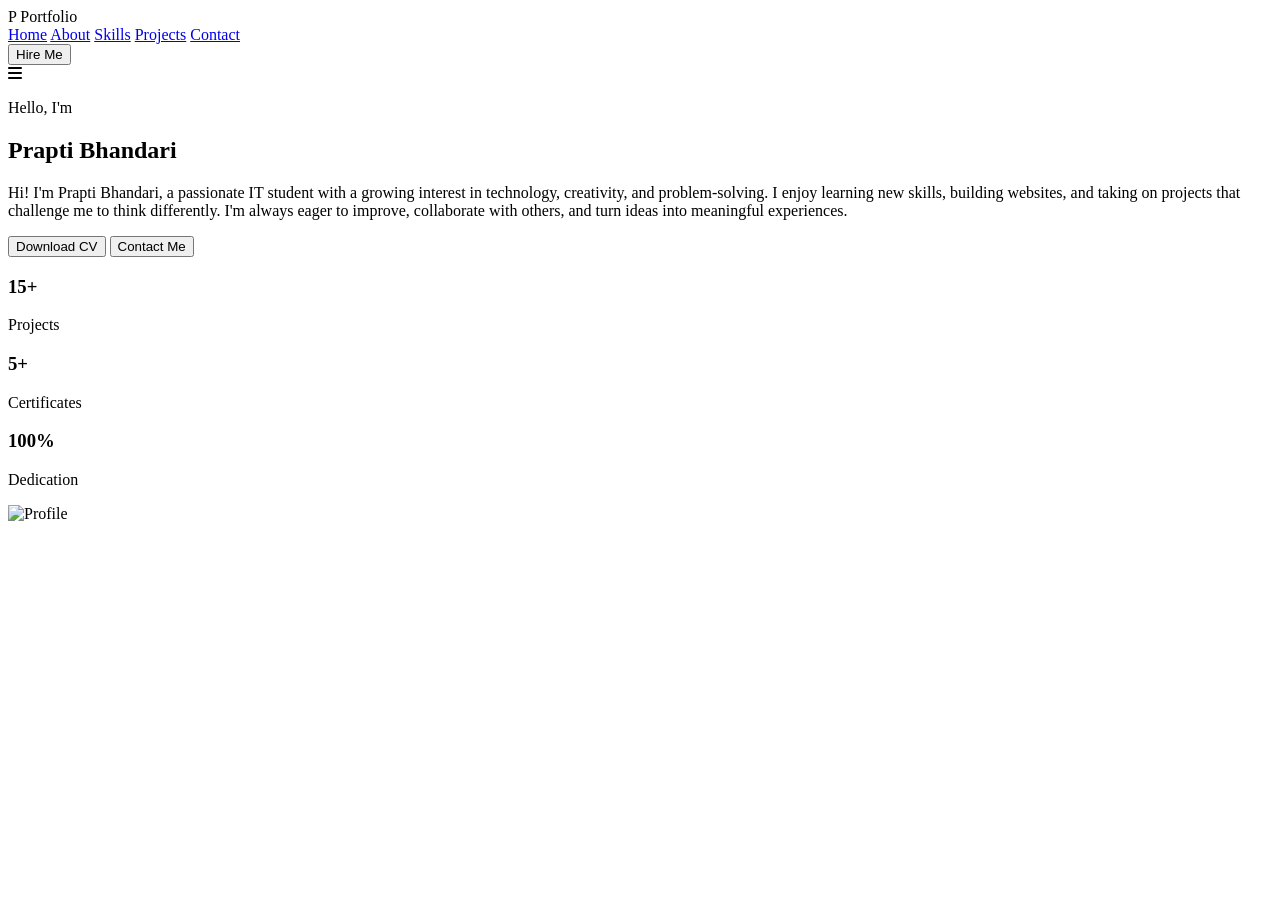
==== index.html @ 09c67265 "Updated" ====
<!DOCTYPE html>
<html lang="en">

<head>
    <meta charset="UTF-8">
    <meta name="viewport" content="width=device-width, initial-scale=1.0">

    <title>Portfolio</title>

    <link rel="stylesheet" href="style.css">

    <link href="https://fonts.googleapis.com/css2?family=Poppins:wght@300;400;500;600;700&display=swap"
        rel="stylesheet">

    <link rel="stylesheet"
        href="https://cdnjs.cloudflare.com/ajax/libs/font-awesome/6.5.2/css/all.min.css">
</head>

<body>

  

    <header>

        <div class="logo">
            <span>P</span> Portfolio
        </div>

        <nav>

            <a href="#">Home</a>
            <a href="#">About</a>
            <a href="#">Skills</a>
            <a href="#">Projects</a>
            <a href="#">Contact</a>

        </nav>

        <button class="btn">Hire Me</button>

        <div class="menu">
            <i class="fa-solid fa-bars"></i>
        </div>

    </header>

  

    <section class="MAIN">

        <div class="MAIN-text">

            <p class="small">Hello, I'm</p>

            <h1>Prapti Bhandari</h1>

            <h2><span id="typing"></span></h2>

            <p class="description">

                Hi! I'm Prapti Bhandari, a passionate IT student with a growing interest in technology, creativity, and problem-solving. I enjoy learning new skills, building websites, and taking on projects that challenge me to think differently. I'm always eager to improve, collaborate with others, and turn ideas into meaningful experiences.

            </p>

            <div class="buttons">

                <button class="btn">
                    Download CV
                </button>

                <button class="btn-outline">
                    Contact Me
                </button>

            </div>

            <div class="stats">

                <div>
                    <h3>15+</h3>
                    <p>Projects</p>
                </div>

                <div>
                    <h3>5+</h3>
                    <p>Certificates</p>
                </div>

                <div>
                    <h3>100%</h3>
                    <p>Dedication</p>
                </div>

            </div>

        </div>

        <div class="image">

            <div class="image-card">

                <img src="images/profile.png" alt="Profile">

            </div>

        </div>

    </section>

<script src="script.js"></script>

</body>

</html>
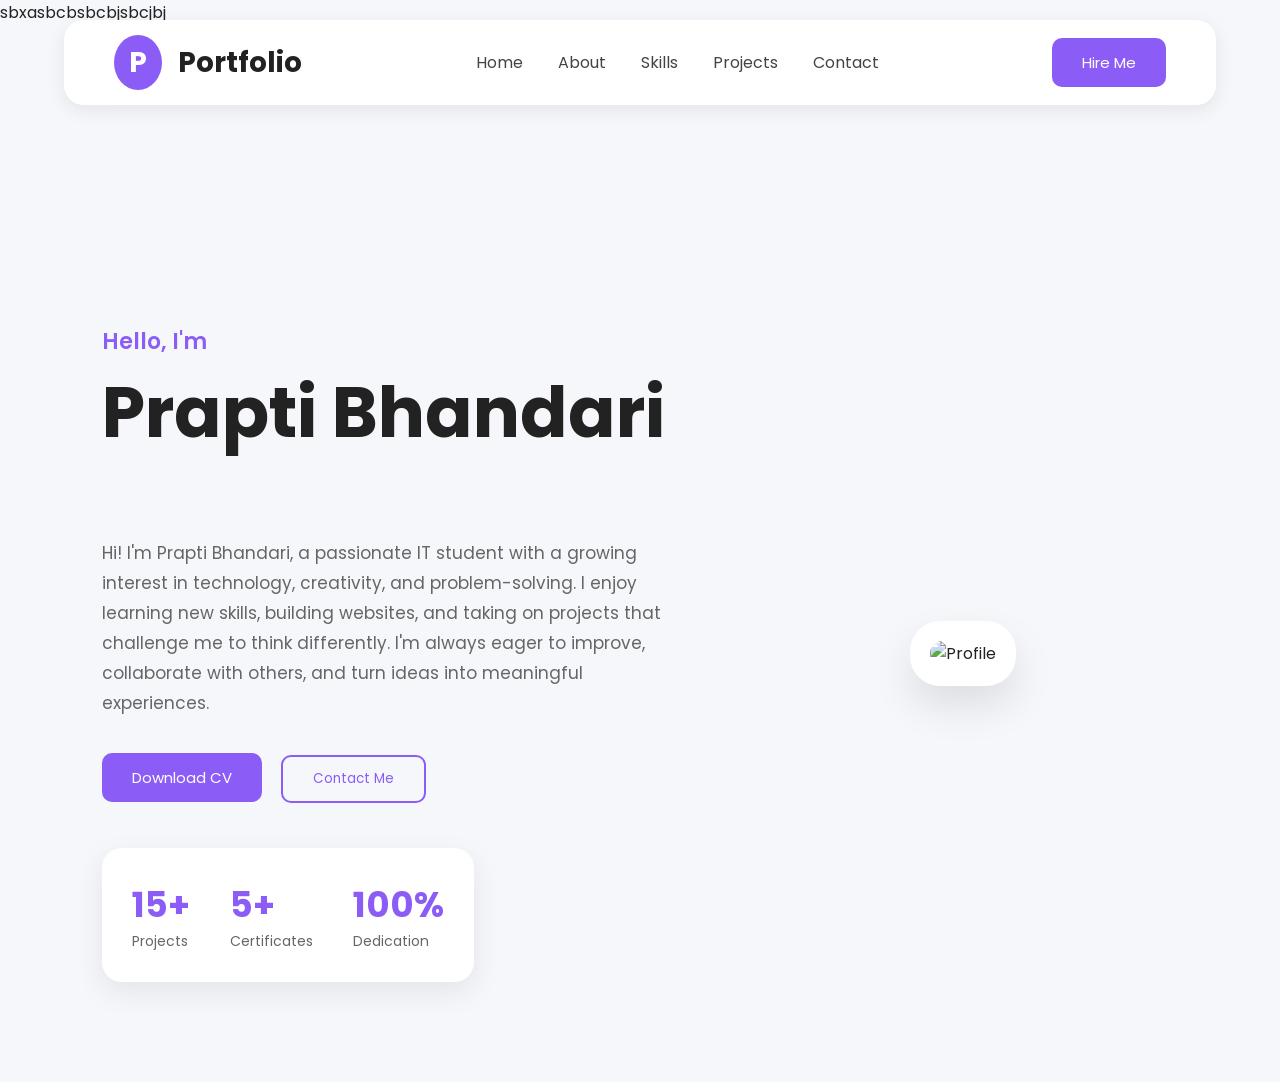
==== commit 6cb6b005: "addedd by prapteee" ====
--- a/index.html
+++ b/index.html
@@ -43,7 +43,7 @@
         </div>
 
     </header>
-
+sbxasbcbsbcbjsbcjbj
   
 
     <section class="MAIN">
--- a/style.css
+++ b/style.css
@@ -0,0 +1,368 @@
+*{
+margin:0;
+padding:0;
+box-sizing:border-box;
+font-family:Poppins,sans-serif;
+}
+
+body{
+
+background:#f5f7fb;
+color:#222;
+overflow-x:hidden;
+
+}
+
+/* Navbar */
+
+header{
+
+position:fixed;
+top:20px;
+left:50%;
+transform:translateX(-50%);
+width:90%;
+
+display:flex;
+justify-content:space-between;
+align-items:center;
+
+padding:18px 50px;
+
+background:white;
+
+border-radius:20px;
+
+box-shadow:0 5px 20px rgba(0,0,0,.08);
+
+z-index:1000;
+
+}
+
+.logo{
+
+font-size:28px;
+font-weight:700;
+
+}
+
+.logo span{
+
+background:#8B5CF6;
+color:white;
+
+padding:8px 15px;
+
+border-radius:50%;
+
+margin-right:10px;
+
+}
+
+nav{
+
+display:flex;
+gap:35px;
+
+}
+
+nav a{
+
+text-decoration:none;
+
+color:#444;
+
+transition:.3s;
+
+}
+
+nav a:hover{
+
+color:#8B5CF6;
+
+}
+
+.btn{
+
+background:#8B5CF6;
+
+color:white;
+
+border:none;
+
+padding:13px 30px;
+
+border-radius:10px;
+
+cursor:pointer;
+
+font-size:15px;
+
+transition:.3s;
+
+}
+
+.btn:hover{
+
+transform:translateY(-3px);
+
+box-shadow:0 15px 25px rgba(139,92,246,.3);
+
+}
+
+.btn-outline{
+
+background:none;
+
+border:2px solid #8B5CF6;
+
+color:#8B5CF6;
+
+padding:12px 30px;
+
+border-radius:10px;
+
+cursor:pointer;
+
+margin-left:15px;
+
+transition:.3s;
+
+}
+
+.btn-outline:hover{
+
+background:#8B5CF6;
+
+color:white;
+
+}
+
+.MAIN{
+
+display:flex;
+
+justify-content:space-between;
+
+align-items:center;
+
+padding:180px 8% 100px;
+margin-top:120px;
+
+}
+
+.MAIN-text{
+
+width:55%;
+
+}
+
+.small{
+
+color:#8B5CF6;
+
+font-weight:600;
+
+font-size:22px;
+
+}
+
+.MAIN h1{
+
+font-size:70px;
+
+margin:15px 0;
+
+line-height:80px;
+
+}
+
+.MAIN h2{
+
+font-size:38px;
+
+margin-bottom:20px;
+
+color:#666;
+
+height:50px;
+
+}
+
+.description{
+
+line-height:30px;
+
+font-size:17px;
+
+color:#666;
+
+margin-bottom:35px;
+
+}
+
+.buttons{
+
+margin-bottom:45px;
+
+}
+
+.stats{
+
+display:flex;
+
+gap:40px;
+
+background:white;
+
+padding:30px;
+
+border-radius:20px;
+
+box-shadow:0 10px 30px rgba(0,0,0,.08);
+
+width:fit-content;
+
+}
+
+.stats h3{
+
+color:#8B5CF6;
+
+font-size:35px;
+
+}
+
+.stats p{
+
+font-size:14px;
+
+color:#666;
+
+}
+
+.image{
+
+width:40%;
+
+display:flex;
+
+justify-content:center;
+
+}
+
+.image-card{
+
+background:white;
+
+padding:20px;
+
+border-radius:30px;
+
+box-shadow:0 20px 40px rgba(0,0,0,.1);
+
+animation:float 3s ease-in-out infinite;
+
+}
+
+.image-card img{
+
+width:100%;
+
+max-width:400px;
+
+border-radius:20px;
+
+display:block;
+
+}
+
+@keyframes float{
+
+0%,100%{
+
+transform:translateY(0);
+
+}
+
+50%{
+
+transform:translateY(-15px);
+
+}
+
+}
+
+.menu{
+
+display:none;
+
+font-size:25px;
+
+cursor:pointer;
+
+}
+
+@media(max-width:900px){
+
+header{
+
+padding:20px;
+
+}
+
+nav{
+
+display:none;
+
+}
+
+.menu{
+
+display:block;
+
+}
+
+.MAIN{
+
+flex-direction:column-reverse;
+
+text-align:center;
+
+padding-top:150px;
+
+}
+
+.MAIN-text{
+
+width:100%;
+
+}
+
+.image{
+
+width:100%;
+
+margin-bottom:50px;
+
+}
+
+.MAIN h1{
+
+font-size:48px;
+
+line-height:55px;
+
+}
+
+.stats{
+
+justify-content:center;
+
+flex-wrap:wrap;
+
+margin:auto;
+
+}
+
+}
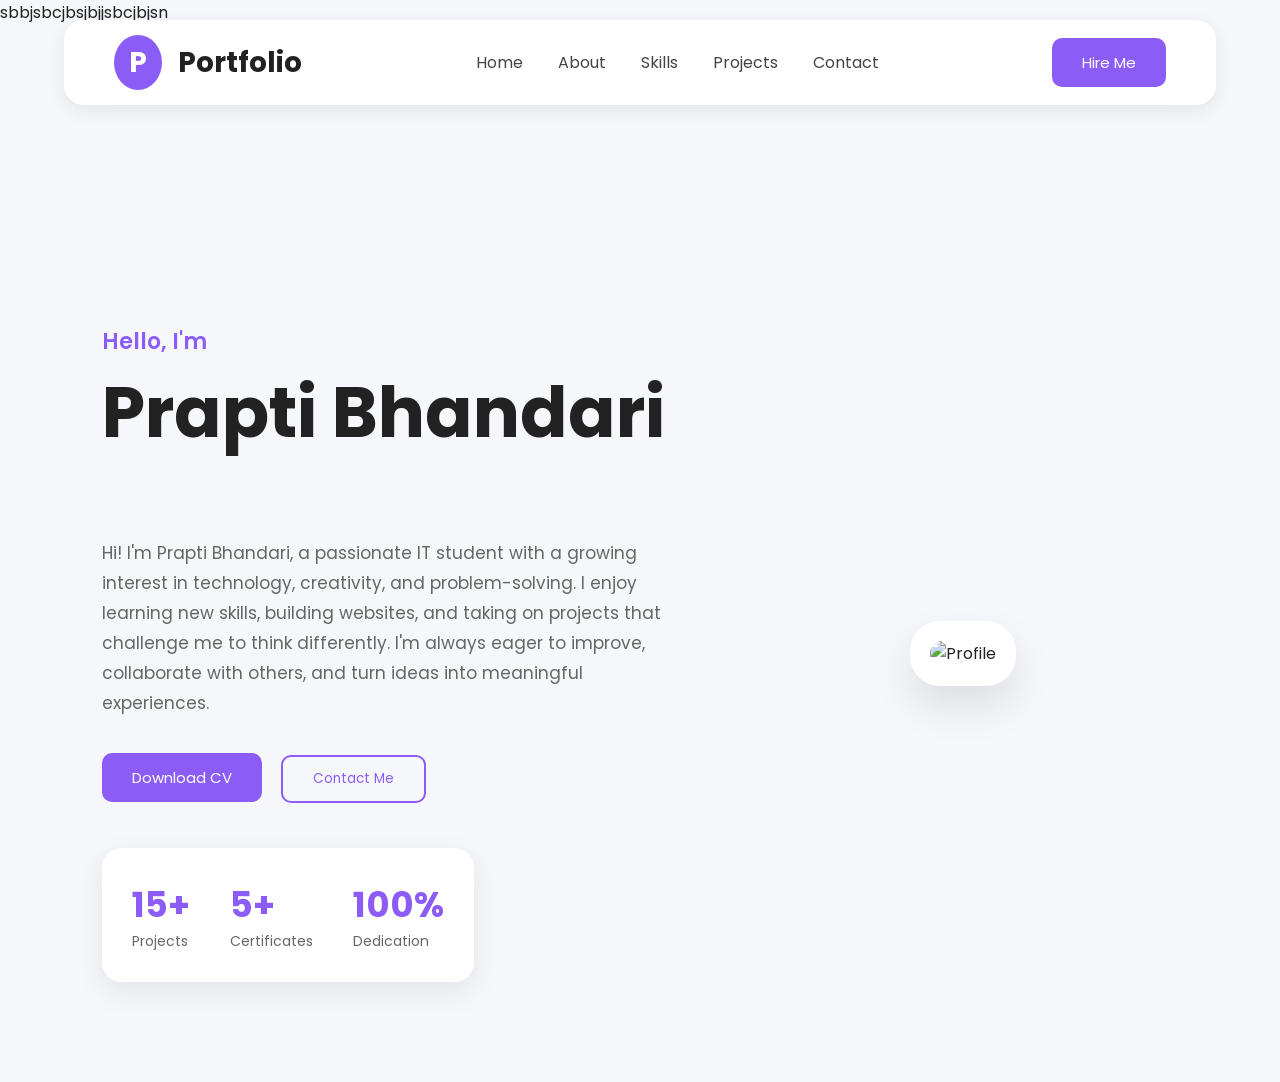
==== commit baaa81cc: "added by prapti" ====
--- a/index.html
+++ b/index.html
@@ -42,8 +42,7 @@
             <i class="fa-solid fa-bars"></i>
         </div>
 
-    </header>
-sbxasbcbsbcbjsbcjbj
+    </header>sbbjsbcjbsjbjjsbcjbjsn
   
 
     <section class="MAIN">
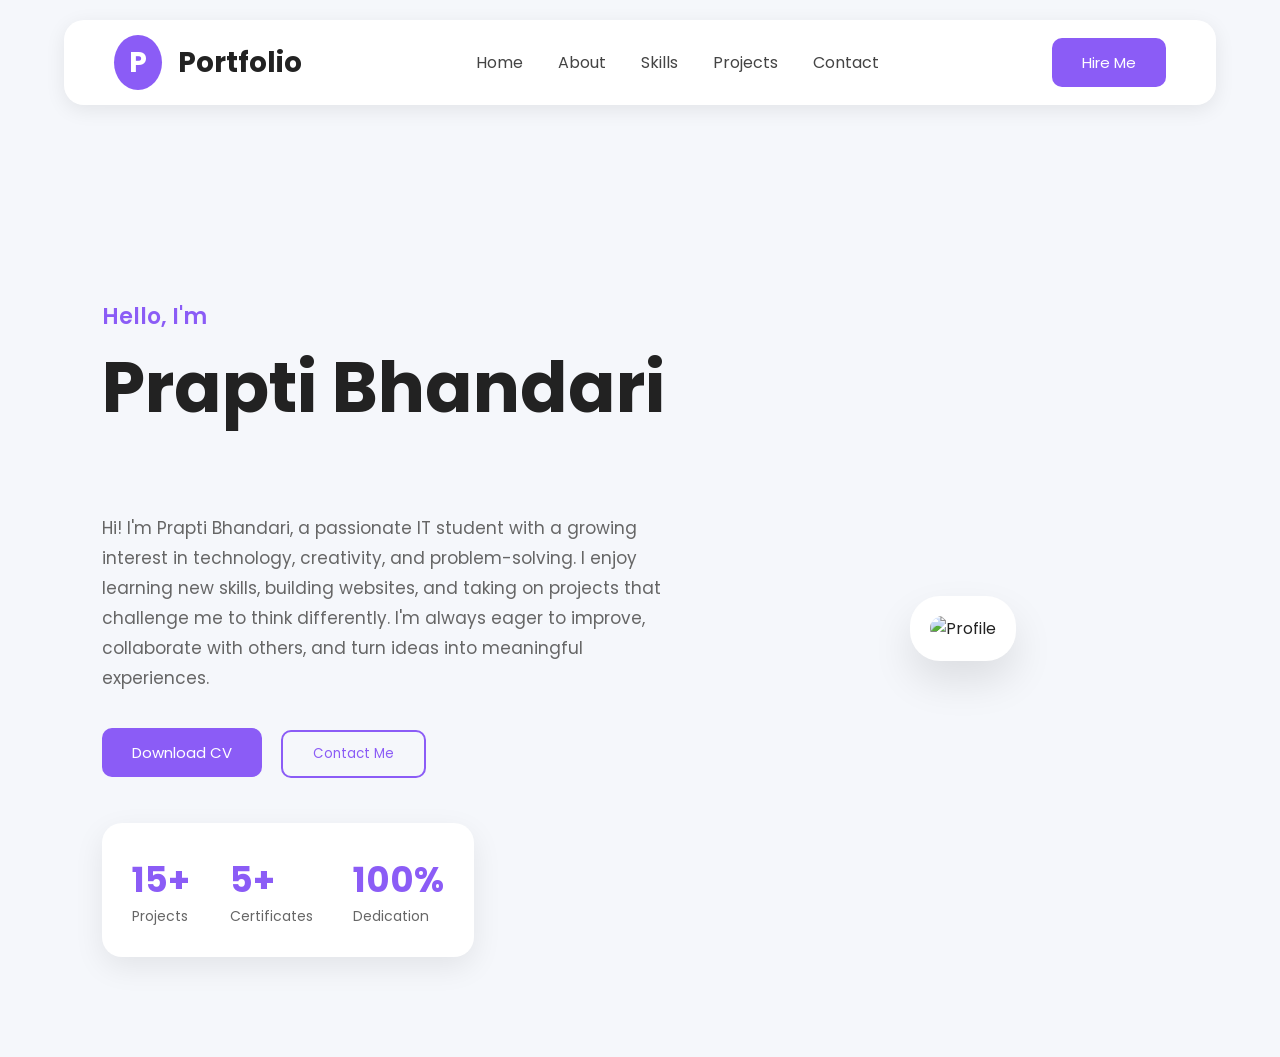
==== commit bac3f431: "Remmoved unnecessary" ====
--- a/index.html
+++ b/index.html
@@ -42,7 +42,7 @@
             <i class="fa-solid fa-bars"></i>
         </div>
 
-    </header>sbbjsbcjbsjbjjsbcjbjsn
+    </header>
   
 
     <section class="MAIN">
--- a/style.css
+++ b/style.css
@@ -364,5 +364,15 @@
 margin:auto;
 
 }
-
+#skills ul {
+list-style: none;
+display: flex;
+gap: 10px;
+}
+#skills li {
+background: #2c3e50;
+color: white;
+padding: 6px 14px;
+border-radius: 20px;
+}
 }
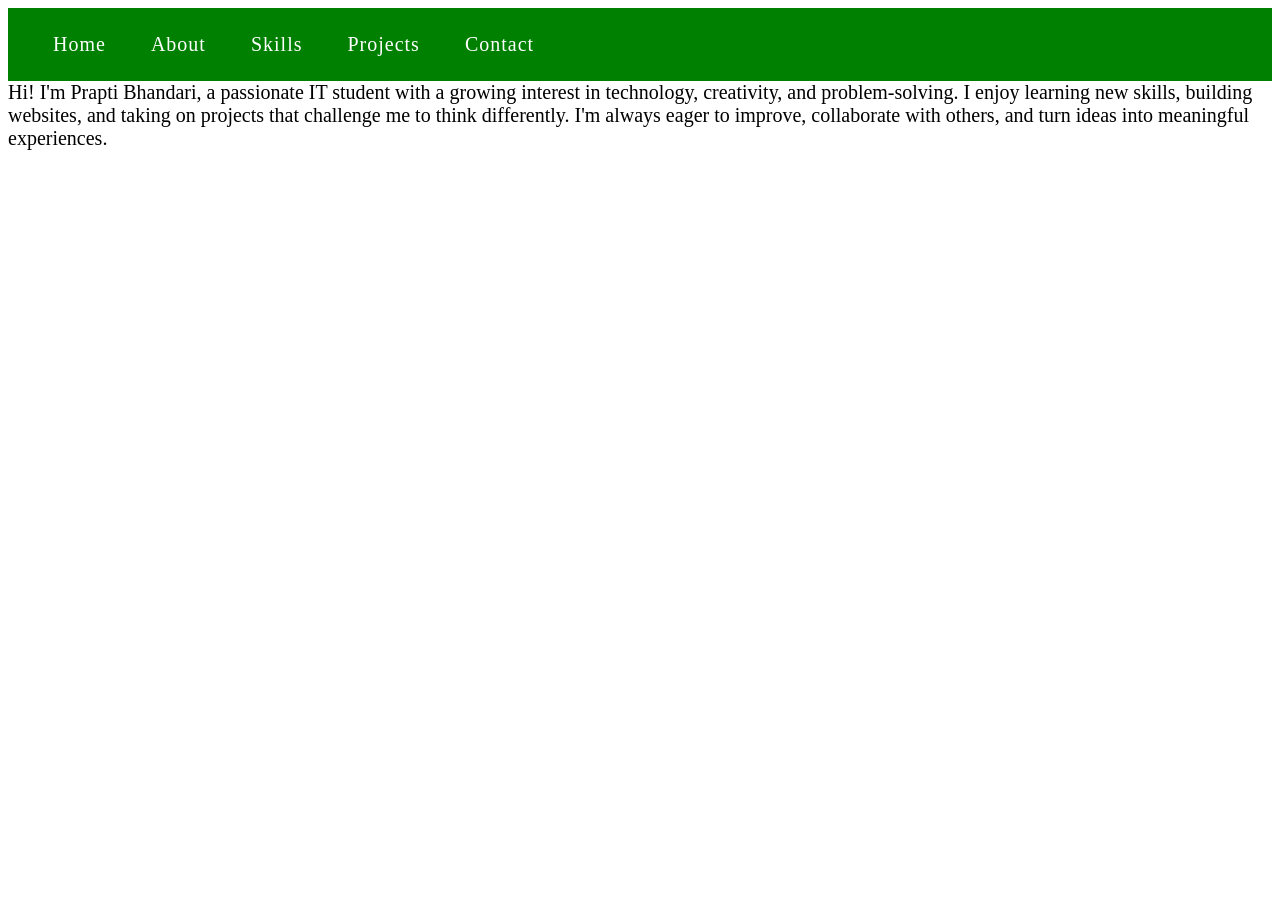
==== commit 3cbeb56a: "Revised css" ====
--- a/index.html
+++ b/index.html
@@ -2,18 +2,8 @@
 <html lang="en">
 
 <head>
-    <meta charset="UTF-8">
-    <meta name="viewport" content="width=device-width, initial-scale=1.0">
-
-    <title>Portfolio</title>
-
     <link rel="stylesheet" href="style.css">
 
-    <link href="https://fonts.googleapis.com/css2?family=Poppins:wght@300;400;500;600;700&display=swap"
-        rel="stylesheet">
-
-    <link rel="stylesheet"
-        href="https://cdnjs.cloudflare.com/ajax/libs/font-awesome/6.5.2/css/all.min.css">
 </head>
 
 <body>
@@ -22,89 +12,28 @@
 
     <header>
 
-        <div class="logo">
-            <span>P</span> Portfolio
-        </div>
+        <div class="nav-bar">
+            
+            <ul>
+                <li><a href="./index.html">Home</a></li> 
+                <li><a href="#">About</a></li>
+                <li><a href="./skills.html">Skills</a></li>
+                <li> <a href="#">Projects</a> </li>
+                <li><a href="#">Contact</a></li>
 
-        <nav>
 
-            <a href="#">Home</a>
-            <a href="#">About</a>
-            <a href="#">Skills</a>
-            <a href="#">Projects</a>
-            <a href="#">Contact</a>
-
-        </nav>
-
-        <button class="btn">Hire Me</button>
-
-        <div class="menu">
-            <i class="fa-solid fa-bars"></i>
-        </div>
+            </ul>
+    
+</div>
+        
 
     </header>
   
 
-    <section class="MAIN">
-
-        <div class="MAIN-text">
-
-            <p class="small">Hello, I'm</p>
-
-            <h1>Prapti Bhandari</h1>
-
-            <h2><span id="typing"></span></h2>
-
-            <p class="description">
-
+    
                 Hi! I'm Prapti Bhandari, a passionate IT student with a growing interest in technology, creativity, and problem-solving. I enjoy learning new skills, building websites, and taking on projects that challenge me to think differently. I'm always eager to improve, collaborate with others, and turn ideas into meaningful experiences.
 
-            </p>
-
-            <div class="buttons">
-
-                <button class="btn">
-                    Download CV
-                </button>
-
-                <button class="btn-outline">
-                    Contact Me
-                </button>
-
-            </div>
-
-            <div class="stats">
-
-                <div>
-                    <h3>15+</h3>
-                    <p>Projects</p>
-                </div>
-
-                <div>
-                    <h3>5+</h3>
-                    <p>Certificates</p>
-                </div>
-
-                <div>
-                    <h3>100%</h3>
-                    <p>Dedication</p>
-                </div>
-
-            </div>
-
-        </div>
-
-        <div class="image">
-
-            <div class="image-card">
-
-                <img src="images/profile.png" alt="Profile">
-
-            </div>
-
-        </div>
-
-    </section>
+            
 
 <script src="script.js"></script>
 
--- a/style.css
+++ b/style.css
@@ -1,378 +1,37 @@
 *{
-margin:0;
-padding:0;
-box-sizing:border-box;
-font-family:Poppins,sans-serif;
+    font-size: 20px;
 }
 
-body{
+.nav-bar{
+    background-color: green;
+    padding: 5px;
+}
 
-background:#f5f7fb;
-color:#222;
-overflow-x:hidden;
+.nav-bar ul{
+
+display:flex;
+gap:45px;
+list-style: none;
 
 }
 
-/* Navbar */
 
-header{
-
-position:fixed;
-top:20px;
-left:50%;
-transform:translateX(-50%);
-width:90%;
-
-display:flex;
-justify-content:space-between;
-align-items:center;
-
-padding:18px 50px;
-
-background:white;
-
-border-radius:20px;
-
-box-shadow:0 5px 20px rgba(0,0,0,.08);
-
-z-index:1000;
+.nav-bar ul li a{
+    color: white;
+    letter-spacing: 1px;
+    text-decoration: none;
 
 }
-
-.logo{
-
-font-size:28px;
-font-weight:700;
-
+.nav-bar ul li a:hover{
+    padding-bottom: 7px;
+    border-bottom: 2px solid white;
 }
 
-.logo span{
 
-background:#8B5CF6;
-color:white;
 
-padding:8px 15px;
 
-border-radius:50%;
 
-margin-right:10px;
 
-}
 
-nav{
 
-display:flex;
-gap:35px;
 
-}
-
-nav a{
-
-text-decoration:none;
-
-color:#444;
-
-transition:.3s;
-
-}
-
-nav a:hover{
-
-color:#8B5CF6;
-
-}
-
-.btn{
-
-background:#8B5CF6;
-
-color:white;
-
-border:none;
-
-padding:13px 30px;
-
-border-radius:10px;
-
-cursor:pointer;
-
-font-size:15px;
-
-transition:.3s;
-
-}
-
-.btn:hover{
-
-transform:translateY(-3px);
-
-box-shadow:0 15px 25px rgba(139,92,246,.3);
-
-}
-
-.btn-outline{
-
-background:none;
-
-border:2px solid #8B5CF6;
-
-color:#8B5CF6;
-
-padding:12px 30px;
-
-border-radius:10px;
-
-cursor:pointer;
-
-margin-left:15px;
-
-transition:.3s;
-
-}
-
-.btn-outline:hover{
-
-background:#8B5CF6;
-
-color:white;
-
-}
-
-.MAIN{
-
-display:flex;
-
-justify-content:space-between;
-
-align-items:center;
-
-padding:180px 8% 100px;
-margin-top:120px;
-
-}
-
-.MAIN-text{
-
-width:55%;
-
-}
-
-.small{
-
-color:#8B5CF6;
-
-font-weight:600;
-
-font-size:22px;
-
-}
-
-.MAIN h1{
-
-font-size:70px;
-
-margin:15px 0;
-
-line-height:80px;
-
-}
-
-.MAIN h2{
-
-font-size:38px;
-
-margin-bottom:20px;
-
-color:#666;
-
-height:50px;
-
-}
-
-.description{
-
-line-height:30px;
-
-font-size:17px;
-
-color:#666;
-
-margin-bottom:35px;
-
-}
-
-.buttons{
-
-margin-bottom:45px;
-
-}
-
-.stats{
-
-display:flex;
-
-gap:40px;
-
-background:white;
-
-padding:30px;
-
-border-radius:20px;
-
-box-shadow:0 10px 30px rgba(0,0,0,.08);
-
-width:fit-content;
-
-}
-
-.stats h3{
-
-color:#8B5CF6;
-
-font-size:35px;
-
-}
-
-.stats p{
-
-font-size:14px;
-
-color:#666;
-
-}
-
-.image{
-
-width:40%;
-
-display:flex;
-
-justify-content:center;
-
-}
-
-.image-card{
-
-background:white;
-
-padding:20px;
-
-border-radius:30px;
-
-box-shadow:0 20px 40px rgba(0,0,0,.1);
-
-animation:float 3s ease-in-out infinite;
-
-}
-
-.image-card img{
-
-width:100%;
-
-max-width:400px;
-
-border-radius:20px;
-
-display:block;
-
-}
-
-@keyframes float{
-
-0%,100%{
-
-transform:translateY(0);
-
-}
-
-50%{
-
-transform:translateY(-15px);
-
-}
-
-}
-
-.menu{
-
-display:none;
-
-font-size:25px;
-
-cursor:pointer;
-
-}
-
-@media(max-width:900px){
-
-header{
-
-padding:20px;
-
-}
-
-nav{
-
-display:none;
-
-}
-
-.menu{
-
-display:block;
-
-}
-
-.MAIN{
-
-flex-direction:column-reverse;
-
-text-align:center;
-
-padding-top:150px;
-
-}
-
-.MAIN-text{
-
-width:100%;
-
-}
-
-.image{
-
-width:100%;
-
-margin-bottom:50px;
-
-}
-
-.MAIN h1{
-
-font-size:48px;
-
-line-height:55px;
-
-}
-
-.stats{
-
-justify-content:center;
-
-flex-wrap:wrap;
-
-margin:auto;
-
-}
-#skills ul {
-list-style: none;
-display: flex;
-gap: 10px;
-}
-#skills li {
-background: #2c3e50;
-color: white;
-padding: 6px 14px;
-border-radius: 20px;
-}
-}
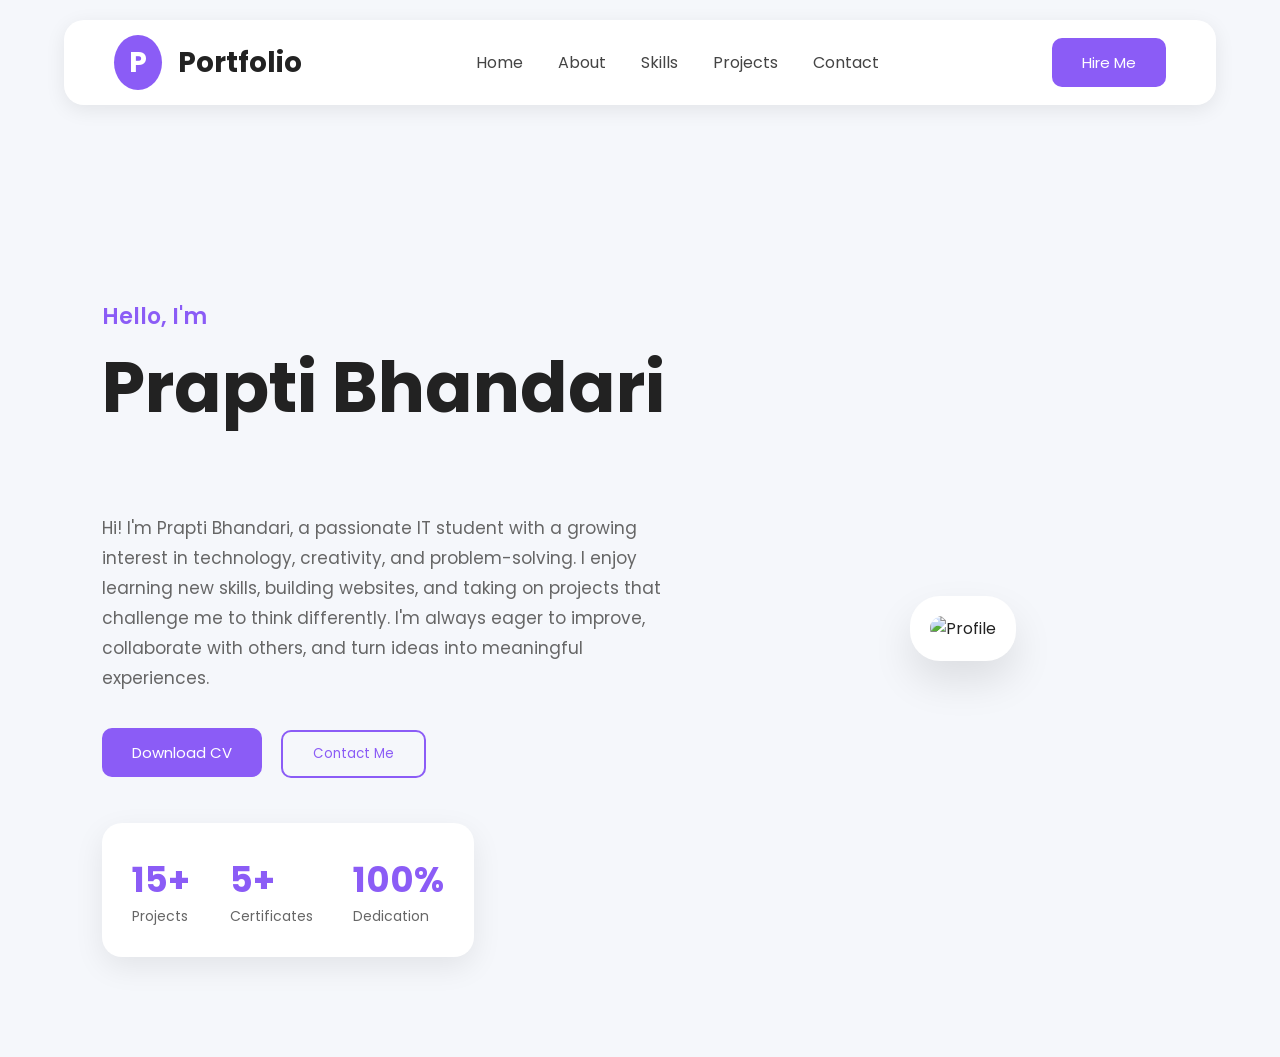
==== commit 3625cc32: "Replaced the code with previous code" ====
--- a/index.html
+++ b/index.html
@@ -2,41 +2,112 @@
 <html lang="en">
 
 <head>
+    <meta charset="UTF-8">
+    <meta name="viewport" content="width=device-width, initial-scale=1.0">
+
+    <title>Portfolio</title>
+
     <link rel="stylesheet" href="style.css">
 
+    <link href="https://fonts.googleapis.com/css2?family=Poppins:wght@300;400;500;600;700&display=swap"
+        rel="stylesheet">
+
+    <link rel="stylesheet"
+        href="https://cdnjs.cloudflare.com/ajax/libs/font-awesome/6.5.2/css/all.min.css">
 </head>
 
 <body>
 
-  
+
 
     <header>
 
-        <div class="nav-bar">
-            
-            <ul>
-                <li><a href="./index.html">Home</a></li> 
-                <li><a href="#">About</a></li>
-                <li><a href="./skills.html">Skills</a></li>
-                <li> <a href="#">Projects</a> </li>
-                <li><a href="#">Contact</a></li>
+        <div class="logo">
+            <span>P</span> Portfolio
+        </div>
+
+        <nav>
+
+            <a href="#">Home</a>
+            <a href="../about.html">About</a>
+            <a href="../skills.html">Skills</a>
+            <a href="../page.html">Projects</a>
+            <a href="../contact.html">Contact</a>
+
+        </nav>
+
+        <button class="btn">Hire Me</button>
+
+        <div class="menu">
+            <i class="fa-solid fa-bars"></i>
+        </div>
+
+    </header>
+
+    </header>
 
 
-            </ul>
-    
-</div>
-        
+    <section class="MAIN">
 
-    </header>
-  
+        <div class="MAIN-text">
 
-    
+            <p class="small">Hello, I'm</p>
+
+            <h1>Prapti Bhandari</h1>
+
+            <h2><span id="typing"></span></h2>
+
+            <p class="description">
+
                 Hi! I'm Prapti Bhandari, a passionate IT student with a growing interest in technology, creativity, and problem-solving. I enjoy learning new skills, building websites, and taking on projects that challenge me to think differently. I'm always eager to improve, collaborate with others, and turn ideas into meaningful experiences.
 
-            
+            </p>
+
+            <div class="buttons">
+
+                <button class="btn">
+                    Download CV
+                </button>
+
+                <button class="btn-outline">
+                    Contact Me
+                </button>
+
+            </div>
+
+            <div class="stats">
+
+                <div>
+                    <h3>15+</h3>
+                    <p>Projects</p>
+                </div>
+
+                <div>
+                    <h3>5+</h3>
+                    <p>Certificates</p>
+                </div>
+
+                <div>
+                    <h3>100%</h3>
+                    <p>Dedication</p>
+                </div>
+
+            </div>
+
+        </div>
+
+        <div class="image">
+
+            <div class="image-card">
+
+                <img src="images/profile.png" alt="Profile">
+
+            </div>
+
+        </div>
+
+    </section>
 
 <script src="script.js"></script>
 
-</body>
-
-</html>+</body>
--- a/style.css
+++ b/style.css
@@ -1,37 +1,1039 @@
 *{
-    font-size: 20px;
-}
-
-.nav-bar{
-    background-color: green;
-    padding: 5px;
-}
-
-.nav-bar ul{
+margin:0;
+padding:0;
+box-sizing:border-box;
+font-family:Poppins,sans-serif;
+}
+
+body{
+
+background:#f5f7fb;
+color:#222;
+overflow-x:hidden;
+
+}
+
+/* Navbar */
+
+header{
+
+position:fixed;
+top:20px;
+left:50%;
+transform:translateX(-50%);
+width:90%;
 
 display:flex;
-gap:45px;
+justify-content:space-between;
+align-items:center;
+
+padding:18px 50px;
+
+background:white;
+
+border-radius:20px;
+
+box-shadow:0 5px 20px rgba(0,0,0,.08);
+
+z-index:1000;
+
+}
+
+.logo{
+
+font-size:28px;
+font-weight:700;
+
+}
+
+.logo span{
+
+background:#8B5CF6;
+color:white;
+
+padding:8px 15px;
+
+border-radius:50%;
+
+margin-right:10px;
+
+}
+
+nav{
+
+display:flex;
+gap:35px;
+
+}
+
+nav a{
+
+text-decoration:none;
+
+color:#444;
+
+transition:.3s;
+
+}
+
+nav a:hover{
+
+color:#8B5CF6;
+
+}
+
+.btn{
+
+background:#8B5CF6;
+
+color:white;
+
+border:none;
+
+padding:13px 30px;
+
+border-radius:10px;
+
+cursor:pointer;
+
+font-size:15px;
+
+transition:.3s;
+
+}
+
+.btn:hover{
+
+transform:translateY(-3px);
+
+box-shadow:0 15px 25px rgba(139,92,246,.3);
+
+}
+
+.btn-outline{
+
+background:none;
+
+border:2px solid #8B5CF6;
+
+color:#8B5CF6;
+
+padding:12px 30px;
+
+border-radius:10px;
+
+cursor:pointer;
+
+margin-left:15px;
+
+transition:.3s;
+
+}
+
+.btn-outline:hover{
+
+background:#8B5CF6;
+
+color:white;
+
+}
+
+.MAIN{
+
+display:flex;
+
+justify-content:space-between;
+
+align-items:center;
+
+padding:180px 8% 100px;
+margin-top:120px;
+
+}
+
+.MAIN-text{
+
+width:55%;
+
+}
+
+.small{
+
+color:#8B5CF6;
+
+font-weight:600;
+
+font-size:22px;
+
+}
+
+.MAIN h1{
+
+font-size:70px;
+
+margin:15px 0;
+
+line-height:80px;
+
+}
+
+.MAIN h2{
+
+font-size:38px;
+
+margin-bottom:20px;
+
+color:#666;
+
+height:50px;
+
+}
+
+.description{
+
+line-height:30px;
+
+font-size:17px;
+
+color:#666;
+
+margin-bottom:35px;
+
+}
+
+.buttons{
+
+margin-bottom:45px;
+
+}
+
+.stats{
+
+display:flex;
+
+gap:40px;
+
+background:white;
+
+padding:30px;
+
+border-radius:20px;
+
+box-shadow:0 10px 30px rgba(0,0,0,.08);
+
+width:fit-content;
+
+}
+
+.stats h3{
+
+color:#8B5CF6;
+
+font-size:35px;
+
+}
+
+.stats p{
+
+font-size:14px;
+
+color:#666;
+
+}
+
+.image{
+
+width:40%;
+
+display:flex;
+
+justify-content:center;
+
+}
+
+.image-card{
+
+background:white;
+
+padding:20px;
+
+border-radius:30px;
+
+box-shadow:0 20px 40px rgba(0,0,0,.1);
+
+animation:float 3s ease-in-out infinite;
+
+}
+
+.image-card img{
+
+width:100%;
+
+max-width:400px;
+
+border-radius:20px;
+
+display:block;
+
+}
+
+@keyframes float{
+
+0%,100%{
+
+transform:translateY(0);
+
+}
+
+50%{
+
+transform:translateY(-15px);
+
+}
+
+}
+
+.menu{
+
+display:none;
+
+font-size:25px;
+
+cursor:pointer;
+
+}
+
+@media(max-width:900px){
+
+header{
+
+padding:20px;
+
+}
+
+nav{
+
+display:none;
+
+}
+
+.menu{
+
+display:block;
+
+}
+
+.MAIN{
+
+flex-direction:column-reverse;
+
+text-align:center;
+
+padding-top:150px;
+
+}
+
+.MAIN-text{
+
+width:100%;
+
+}
+
+.image{
+
+width:100%;
+
+margin-bottom:50px;
+
+}
+
+.MAIN h1{
+
+font-size:48px;
+
+line-height:55px;
+
+}
+
+.stats{
+
+justify-content:center;
+
+flex-wrap:wrap;
+
+margin:auto;
+
+}
+#skills ul {
 list-style: none;
-
-}
-
-
-.nav-bar ul li a{
-    color: white;
-    letter-spacing: 1px;
-    text-decoration: none;
-
-}
-.nav-bar ul li a:hover{
-    padding-bottom: 7px;
-    border-bottom: 2px solid white;
-}
-
-
-
-
-
-
-
-
-
+display: flex;
+gap: 10px;
+}
+#skills li {
+background: #2c3e50;
+color: white;
+padding: 6px 14px;
+border-radius: 20px;
+}
+}
+
+
+.skills-page{
+    padding:180px 8% 80px;
+}
+
+.title{
+    text-align:center;
+    margin-bottom:60px;
+}
+
+.title h1{
+    font-size:55px;
+    color:#222;
+}
+
+.title p{
+    width:65%;
+    margin:20px auto;
+    color:#666;
+    line-height:28px;
+}
+
+.skills-container{
+
+    display:grid;
+    grid-template-columns:repeat(auto-fit,minmax(250px,1fr));
+    gap:30px;
+
+}
+
+.skill-card{
+
+    background:white;
+    border-radius:20px;
+    padding:35px;
+    text-align:center;
+
+    box-shadow:0 10px 30px rgba(0,0,0,.08);
+
+    transition:.3s;
+
+}
+
+.skill-card:hover{
+
+    transform:translateY(-10px);
+
+    box-shadow:0 18px 35px rgba(139,92,246,.25);
+
+}
+
+.skill-card i{
+
+    font-size:55px;
+    color:#8B5CF6;
+    margin-bottom:20px;
+
+}
+
+.skill-card h3{
+
+    margin-bottom:15px;
+    font-size:24px;
+
+}
+
+.skill-card p{
+
+    color:#666;
+    line-height:26px;
+
+}
+
+.active{
+
+    color:#8B5CF6;
+    font-weight:600;
+
+}
+
+@media(max-width:900px){
+
+.title h1{
+
+font-size:40px;
+
+}
+
+.title p{
+
+width:100%;
+
+}
+
+}
+
+
+.projects-page{
+
+    padding:180px 8% 80px;
+
+}
+
+.projects-container{
+
+    display:grid;
+
+    grid-template-columns:repeat(auto-fit,minmax(320px,1fr));
+
+    gap:35px;
+
+}
+
+.project-card{
+
+    background:white;
+
+    border-radius:20px;
+
+    overflow:hidden;
+
+    box-shadow:0 10px 30px rgba(0,0,0,.08);
+
+    transition:.3s;
+
+}
+
+.project-card:hover{
+
+    transform:translateY(-10px);
+
+    box-shadow:0 18px 35px rgba(139,92,246,.25);
+
+}
+
+.project-card img{
+
+    width:100%;
+
+    height:220px;
+
+    object-fit:cover;
+
+}
+
+.project-content{
+
+    padding:25px;
+
+}
+
+.project-content h3{
+
+    margin-bottom:15px;
+
+    font-size:24px;
+
+}
+
+.project-content p{
+
+    color:#666;
+
+    line-height:26px;
+
+    margin-bottom:20px;
+
+}
+
+.tech{
+
+    display:flex;
+
+    flex-wrap:wrap;
+
+    gap:10px;
+
+    margin-bottom:25px;
+
+}
+
+.tech span{
+
+    background:#f1ebff;
+
+    color:#8B5CF6;
+
+    padding:8px 15px;
+
+    border-radius:30px;
+
+    font-size:13px;
+
+    font-weight:600;
+
+}
+
+.project-buttons{
+
+    display:flex;
+
+    gap:15px;
+
+}
+
+.btn-small{
+
+    background:#8B5CF6;
+
+    color:white;
+
+    text-decoration:none;
+
+    padding:10px 22px;
+
+    border-radius:8px;
+
+    transition:.3s;
+
+}
+
+.btn-small:hover{
+
+    background:#7445e6;
+
+}
+
+.btn-outline-small{
+
+    text-decoration:none;
+
+    color:#8B5CF6;
+
+    border:2px solid #8B5CF6;
+
+    padding:10px 22px;
+
+    border-radius:8px;
+
+    transition:.3s;
+
+}
+
+.btn-outline-small:hover{
+
+    background:#8B5CF6;
+
+    color:white;
+
+}
+
+@media(max-width:900px){
+
+.project-buttons{
+
+flex-direction:column;
+
+}
+
+}
+/* ===========================
+   About Page
+=========================== */
+
+.about-page{
+
+    padding:180px 8% 80px;
+
+    display:flex;
+
+    align-items:center;
+
+    justify-content:space-between;
+
+    gap:60px;
+
+}
+
+.about-image{
+
+    flex:1;
+
+    display:flex;
+
+    justify-content:center;
+
+}
+
+.about-image img{
+
+    width:100%;
+
+    max-width:400px;
+
+    border-radius:25px;
+
+    box-shadow:0 20px 40px rgba(0,0,0,.1);
+
+}
+
+.about-content{
+
+    flex:1.3;
+
+}
+
+.about-content h1{
+
+    font-size:55px;
+
+    margin-bottom:25px;
+
+}
+
+.about-content p{
+
+    color:#666;
+
+    line-height:30px;
+
+    margin-bottom:20px;
+
+}
+
+.about-info{
+
+    display:grid;
+
+    grid-template-columns:repeat(2,1fr);
+
+    gap:25px;
+
+    margin:35px 0;
+
+}
+
+.about-info div{
+
+    background:white;
+
+    padding:20px;
+
+    border-radius:15px;
+
+    box-shadow:0 10px 25px rgba(0,0,0,.08);
+
+}
+
+.about-info h4{
+
+    color:#8B5CF6;
+
+    margin-bottom:8px;
+
+}
+
+
+.journey{
+
+    padding:20px 8% 100px;
+
+}
+
+.timeline{
+
+    margin-top:50px;
+
+    border-left:4px solid #8B5CF6;
+
+    padding-left:40px;
+
+}
+
+.timeline-item{
+
+    position:relative;
+
+    margin-bottom:45px;
+
+}
+
+.timeline-item::before{
+
+    content:"";
+
+    width:18px;
+
+    height:18px;
+
+    background:#8B5CF6;
+
+    border-radius:50%;
+
+    position:absolute;
+
+    left:-50px;
+
+    top:5px;
+
+}
+
+.timeline-item h3{
+
+    color:#8B5CF6;
+
+    margin-bottom:10px;
+
+    font-size:24px;
+
+}
+
+.timeline-item p{
+
+    color:#666;
+
+    line-height:28px;
+
+}
+
+/* ===========================
+   Responsive
+=========================== */
+
+@media(max-width:900px){
+
+.about-page{
+
+flex-direction:column;
+
+text-align:center;
+
+}
+
+.about-info{
+
+grid-template-columns:1fr;
+
+}
+
+.timeline{
+
+padding-left:25px;
+
+}
+
+.timeline-item::before{
+
+left:-35px;
+
+}
+
+}
+
+.contact-page{
+
+    padding:180px 8% 100px;
+
+    display:flex;
+
+    justify-content:space-between;
+
+    gap:60px;
+
+}
+
+.contact-info{
+
+    flex:1;
+
+}
+
+.contact-info h1{
+
+    font-size:55px;
+
+    margin-bottom:20px;
+
+}
+
+.contact-info p{
+
+    color:#666;
+
+    line-height:28px;
+
+    margin-bottom:30px;
+
+}
+
+.info-box{
+
+    display:flex;
+
+    align-items:center;
+
+    gap:20px;
+
+    background:white;
+
+    padding:20px;
+
+    border-radius:15px;
+
+    margin-bottom:20px;
+
+    box-shadow:0 10px 25px rgba(0,0,0,.08);
+
+}
+
+.info-box i{
+
+    font-size:28px;
+
+    color:#8B5CF6;
+
+}
+
+.social-icons{
+
+    display:flex;
+
+    gap:18px;
+
+    margin-top:35px;
+
+}
+
+.social-icons a{
+
+    width:50px;
+
+    height:50px;
+
+    border-radius:50%;
+
+    background:#8B5CF6;
+
+    color:white;
+
+    display:flex;
+
+    align-items:center;
+
+    justify-content:center;
+
+    text-decoration:none;
+
+    font-size:20px;
+
+    transition:.3s;
+
+}
+
+.social-icons a:hover{
+
+    transform:translateY(-5px);
+
+    box-shadow:0 10px 20px rgba(139,92,246,.3);
+
+}
+
+/* Contact Form */
+
+.contact-form{
+
+    flex:1;
+
+    background:white;
+
+    padding:40px;
+
+    border-radius:20px;
+
+    box-shadow:0 15px 35px rgba(0,0,0,.08);
+
+}
+
+.contact-form form{
+
+    display:flex;
+
+    flex-direction:column;
+
+    gap:20px;
+
+}
+
+.contact-form input,
+
+.contact-form textarea{
+
+    width:100%;
+
+    padding:15px;
+
+    border:1px solid #ddd;
+
+    border-radius:10px;
+
+    outline:none;
+
+    font-size:16px;
+
+    transition:.3s;
+
+}
+
+.contact-form input:focus,
+
+.contact-form textarea:focus{
+
+    border-color:#8B5CF6;
+
+}
+
+.contact-form textarea{
+
+    resize:none;
+
+}
+
+/* Footer */
+
+footer{
+
+    background:white;
+
+    text-align:center;
+
+    padding:25px;
+
+    color:#666;
+
+    border-top:1px solid #eee;
+
+}
+
+/* Responsive */
+
+@media(max-width:900px){
+
+.contact-page{
+
+    flex-direction:column;
+
+}
+
+.contact-info{
+
+    text-align:center;
+
+}
+
+.social-icons{
+
+    justify-content:center;
+
+}
+
+}
